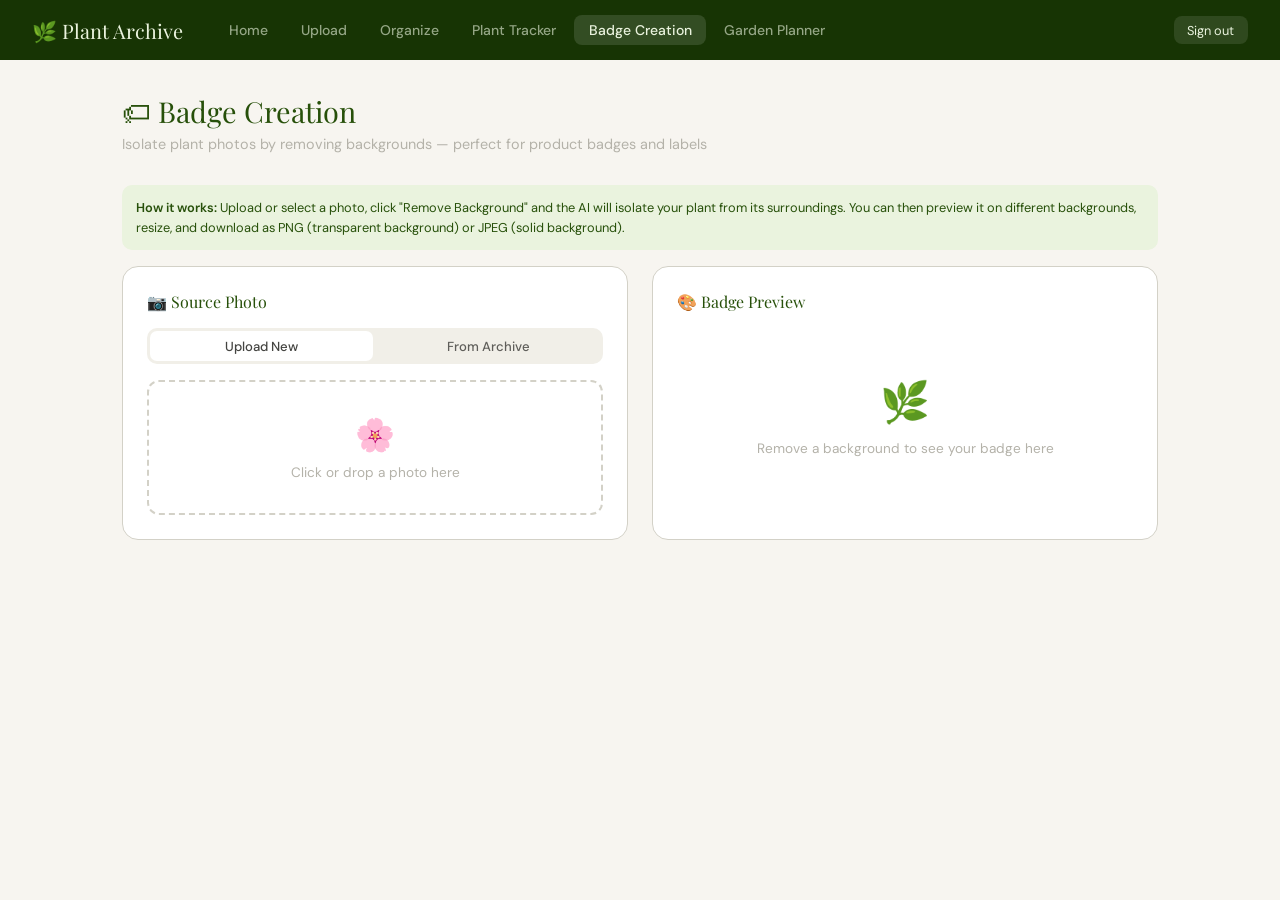
==== static/badges.html @ 688dd56f "Bug fixing - Bug fixing, began adding files for html refactoring" ====
<!DOCTYPE html>
<html lang="en">
<head>
  <meta charset="UTF-8"/>
  <meta name="viewport" content="width=device-width, initial-scale=1.0"/>
  <title>Plant Archive — Badge Creation</title>
  <link rel="preconnect" href="https://fonts.googleapis.com">
  <link href="https://fonts.googleapis.com/css2?family=Playfair+Display:wght@400;500&family=DM+Sans:wght@300;400;500&display=swap" rel="stylesheet">
<script>
  // Apply dark mode before render to prevent flash
  (function(){
    if(localStorage.getItem('site-dark-mode')==='dark'){
      document.documentElement.classList.add('dark-mode');
    }
  })();
</script>
</head>
<body>
<style>
  *,*::before,*::after{box-sizing:border-box;margin:0;padding:0}
  :root{
    --g50:#EAF3DE;--g100:#C0DD97;--g200:#97C459;--g600:#3B6D11;--g800:#27500A;--g900:#173404;
    --a50:#FAEEDA;--a400:#BA7517;
    --gray50:#F1EFE8;--gray100:#D3D1C7;--gray200:#B4B2A9;--gray600:#5F5E5A;--gray800:#444441;
  }
  body{font-family:'DM Sans',sans-serif;background:#f7f5f0;color:var(--gray800);min-height:100vh;}

  nav{background:var(--g900);display:flex;align-items:center;padding:0 2rem;height:60px;position:sticky;top:0;z-index:100;}
  nav .brand{font-family:'Playfair Display',serif;font-size:1.25rem;font-weight:400;color:var(--g50);margin-right:2rem;}
  nav .nav-links{display:flex;gap:.25rem;flex:1;}
  nav a{color:rgba(234,243,222,.6);text-decoration:none;font-size:.875rem;font-weight:500;padding:.4rem .9rem;border-radius:8px;transition:background .15s,color .15s;}
  nav a:hover,nav a.active{background:rgba(255,255,255,.12);color:var(--g50);}
  nav .user-area{display:flex;align-items:center;gap:.75rem;margin-left:auto;}
  nav .username{font-size:.8rem;color:rgba(234,243,222,.5);}
  nav .logout-btn{background:rgba(255,255,255,.1);border:none;color:var(--g50);padding:.35rem .85rem;border-radius:8px;font-family:inherit;font-size:.8rem;cursor:pointer;}

  #toast{position:fixed;bottom:2rem;right:2rem;padding:.7rem 1.2rem;border-radius:10px;font-size:.875rem;opacity:0;transform:translateY(10px);transition:opacity .25s,transform .25s;pointer-events:none;z-index:9999;max-width:340px;background:var(--g800);color:var(--g50);}
  #toast.show{opacity:1;transform:translateY(0);}
  #toast.toast-error{background:#A32D2D;}#toast.toast-warn{background:var(--a400);}#toast.toast-info{background:var(--g600);}
  #spinner-overlay{display:none;position:fixed;inset:0;background:rgba(23,52,4,.4);z-index:500;align-items:center;justify-content:center;}
  #spinner-overlay.show{display:flex;}
  .spinner-box{background:white;border-radius:16px;padding:2rem 2.5rem;text-align:center;font-family:'Playfair Display',serif;font-size:1rem;color:var(--g800);}
  .spinner{width:30px;height:30px;border:3px solid var(--g100);border-top-color:var(--g600);border-radius:50%;animation:spin .7s linear infinite;margin:0 auto .75rem;}
  @keyframes spin{to{transform:rotate(360deg)}}

  .page{max-width:1100px;margin:0 auto;padding:2rem;}
  .page-header{margin-bottom:2rem;}
  .page-header h1{font-family:'Playfair Display',serif;font-size:1.8rem;font-weight:400;color:var(--g800);}
  .page-header p{font-size:.9rem;color:var(--gray200);margin-top:.3rem;}

  .badge-layout{display:grid;grid-template-columns:1fr 1fr;gap:1.5rem;}

  .panel{background:white;border-radius:16px;border:1px solid var(--gray100);padding:1.5rem;}
  .panel-title{font-family:'Playfair Display',serif;font-size:1rem;font-weight:400;margin-bottom:1rem;color:var(--g800);}

  /* Upload zone */
  .upload-zone{border:2px dashed var(--gray100);border-radius:12px;padding:2rem;text-align:center;cursor:pointer;transition:border-color .2s,background .2s;}
  .upload-zone:hover,.upload-zone.dragover{border-color:var(--g600);background:var(--g50);}
  .upload-zone p{font-size:.85rem;color:var(--gray200);}
  .upload-zone .icon{font-size:2rem;margin-bottom:.5rem;}

  /* Source image */
  #source-wrap{display:none;position:relative;}
  #source-img{width:100%;border-radius:10px;display:block;}
  .img-overlay-btns{display:flex;gap:.5rem;margin-top:.75rem;flex-wrap:wrap;}

  /* Result area */
  #result-wrap{display:none;}
  .result-panels{display:grid;grid-template-columns:1fr 1fr;gap:.75rem;margin-bottom:1rem;}
  .result-panel{text-align:center;}
  .result-panel img{width:100%;border-radius:10px;border:1px solid var(--gray100);}
  .result-panel p{font-size:.72rem;color:var(--gray200);margin-top:.3rem;}

  /* Badge preview with backgrounds */
  .bg-options{display:flex;gap:.5rem;flex-wrap:wrap;margin-bottom:.75rem;}
  .bg-opt{width:36px;height:36px;border-radius:8px;cursor:pointer;border:2px solid transparent;transition:border-color .15s;}
  .bg-opt:hover,.bg-opt.active{border-color:var(--g600);}
  .badge-canvas-wrap{border-radius:12px;overflow:hidden;border:1px solid var(--gray100);margin-bottom:.75rem;background:repeating-conic-gradient(#f0f0f0 0% 25%,white 0% 50%) 0 0 / 16px 16px;}
  #badge-canvas{display:block;width:100%;max-height:300px;object-fit:contain;}

  .btn{padding:.5rem 1.1rem;border-radius:8px;font-family:inherit;font-size:.875rem;font-weight:500;cursor:pointer;border:none;transition:background .15s;}
  .btn-green{background:var(--g800);color:var(--g50);}
  .btn-green:hover{background:var(--g900);}
  .btn-ghost{background:var(--gray50);color:var(--gray600);border:1px solid var(--gray100);}

  /* Archive picker */
  .archive-grid{display:grid;grid-template-columns:repeat(auto-fill,minmax(80px,1fr));gap:.5rem;max-height:240px;overflow-y:auto;margin-top:.5rem;}
  .arch-thumb{width:100%;aspect-ratio:1;object-fit:cover;border-radius:8px;cursor:pointer;border:2px solid transparent;transition:border-color .15s;}
  .arch-thumb:hover,.arch-thumb.selected{border-color:var(--g600);}

  .tab-bar{display:flex;gap:.25rem;background:var(--gray50);border-radius:10px;padding:3px;margin-bottom:1rem;}
  .tab-btn{flex:1;padding:.4rem;text-align:center;border-radius:7px;font-size:.82rem;font-weight:500;cursor:pointer;color:var(--gray600);border:none;background:none;font-family:inherit;transition:background .15s;}
  .tab-btn.active{background:white;color:var(--gray800);}

  .info-box{background:var(--g50);border-radius:10px;padding:.85rem;font-size:.8rem;color:var(--g800);line-height:1.5;margin-bottom:1rem;}
  .info-box strong{font-weight:600;}

  @media(max-width:700px){.badge-layout{grid-template-columns:1fr;}.result-panels{grid-template-columns:1fr;}}

  /* Site-wide dark mode */
  html.dark-mode body:not(.garden-page){
    background:#1a1a1a !important;
    color:#ccc !important;
  }
  html.dark-mode nav { background:#0f2206 !important; }
  html.dark-mode .sidebar, html.dark-mode .main,
  html.dark-mode .panel, html.dark-mode aside {
    background:#2a2a2a !important;
    border-color:#3a3a3a !important;
    color:#ccc !important;
  }
  html.dark-mode .photo-card, html.dark-mode .modal,
  html.dark-mode .confirm-box, html.dark-mode #label-popup,
  html.dark-mode #variety-popup {
    background:#2a2a2a !important;
    border-color:#3a3a3a !important;
    color:#ccc !important;
  }
  html.dark-mode input, html.dark-mode select, html.dark-mode textarea {
    background:#1a1a1a !important;
    border-color:#3a3a3a !important;
    color:#ddd !important;
  }
  html.dark-mode .sb-item:hover, html.dark-mode .tree-row:hover,
  html.dark-mode .sub-row:hover, html.dark-mode .variety-row:hover {
    background:#333 !important;
  }
  html.dark-mode .sb-item.active, html.dark-mode .sub-row.active,
  html.dark-mode .variety-row.active {
    background:rgba(59,109,17,.3) !important;
  }
  html.dark-mode .org-box.season-box { background:linear-gradient(135deg,#0f2206,#173404) !important; }
  html.dark-mode .org-box.plant-box { background:linear-gradient(135deg,#1a3510,#2a5a1a) !important; }
  html.dark-mode .btn-ghost { background:#333 !important; color:#ccc !important; border-color:#444 !important; }
  html.dark-mode .sel-bar { background:#2a2a2a !important; border-color:#3a3a3a !important; }
  html.dark-mode .photo-card .p-date { color:#97C459 !important; }
  html.dark-mode .photo-card .p-label { color:#888 !important; }
  html.dark-mode .toolbar-count { color:#888 !important; }

</style>

<nav>
  <span class="brand">🌿 Plant Archive</span>
  <div class="nav-links">
    <a href="/">Home</a>
    <a href="/upload">Upload</a>
    <a href="/organize">Organize</a>
    <a href="/tracker">Plant Tracker</a>
    <a href="/badges" class="active">Badge Creation</a>
    <a href="/garden">Garden Planner</a>
  </div>
  <div class="user-area">
    <span class="username" id="nav-username"></span>
    <button class="logout-btn" onclick="doLogout()">Sign out</button>
  </div>
</nav>

<div class="page">
  <div class="page-header">
    <h1>🏷 Badge Creation</h1>
    <p>Isolate plant photos by removing backgrounds — perfect for product badges and labels</p>
  </div>

  <div class="info-box">
    <strong>How it works:</strong> Upload or select a photo, click "Remove Background" and the AI will isolate your plant from its surroundings. You can then preview it on different backgrounds, resize, and download as PNG (transparent background) or JPEG (solid background).
  </div>

  <div class="badge-layout">

    <!-- Left panel: source photo -->
    <div class="panel">
      <div class="panel-title">📷 Source Photo</div>

      <div class="tab-bar">
        <button class="tab-btn active" onclick="switchTab('upload',this)">Upload New</button>
        <button class="tab-btn" onclick="switchTab('archive',this)">From Archive</button>
      </div>

      <!-- Upload tab -->
      <div id="tab-upload">
        <div class="upload-zone" id="drop-zone" onclick="document.getElementById('file-input').click()">
          <div class="icon">🌸</div>
          <p>Click or drop a photo here</p>
          <input type="file" id="file-input" style="display:none" accept=".jpg,.jpeg,.png,.heic,.heif" onchange="handleFile(this.files[0])"/>
        </div>
      </div>

      <!-- Archive tab -->
      <div id="tab-archive" style="display:none;">
        <input type="text" id="arch-search" placeholder="Search labels..." style="width:100%;padding:.4rem .7rem;border:1px solid var(--gray100);border-radius:8px;font-family:inherit;font-size:.85rem;margin-bottom:.5rem;" oninput="filterArchive()"/>
        <div class="archive-grid" id="archive-grid"></div>
      </div>

      <!-- Preview + Draw tool -->
      <div id="source-wrap" style="margin-top:1rem;display:none;">
        <!-- Draw tool toolbar -->
        <div style="display:flex;gap:.4rem;align-items:center;margin-bottom:.5rem;flex-wrap:wrap;">
          <span style="font-size:.72rem;font-weight:600;color:var(--gray600);">Selection:</span>
          <button id="tool-rect" class="btn btn-ghost" style="font-size:.72rem;padding:.25rem .6rem;" onclick="setTool('rect')">⬜ Rectangle</button>
          <button id="tool-lasso" class="btn btn-ghost" style="font-size:.72rem;padding:.25rem .6rem;" onclick="setTool('lasso')">🪢 Lasso</button>
          <button class="btn btn-ghost" style="font-size:.72rem;padding:.25rem .6rem;" onclick="clearSelection()">✕ Clear</button>
          <span id="tool-hint" style="font-size:.68rem;color:var(--gray200);margin-left:.25rem;">Draw around your subject</span>
        </div>
        <!-- Canvas for draw tool -->
        <div style="position:relative;border-radius:10px;overflow:hidden;border:1px solid var(--gray100);cursor:crosshair;" id="canvas-wrap">
          <canvas id="source-canvas" style="display:block;width:100%;"></canvas>
          <canvas id="draw-canvas" style="position:absolute;inset:0;width:100%;pointer-events:all;"></canvas>
        </div>
        <div class="img-overlay-btns" style="margin-top:.6rem;">
          <button class="btn btn-green" onclick="removeBackground()" id="remove-bg-btn">✨ Remove Background</button>
          <button class="btn btn-ghost" onclick="clearSource()">✕ Clear</button>
        </div>
      </div>
    </div>

    <!-- Right panel: result -->
    <div class="panel">
      <div class="panel-title">🎨 Badge Preview</div>

      <div id="result-empty" style="text-align:center;padding:3rem 1rem;color:var(--gray200);">
        <div style="font-size:2.5rem;margin-bottom:.75rem;">🌿</div>
        <p style="font-size:.85rem;">Remove a background to see your badge here</p>
      </div>

      <div id="result-wrap">
        <!-- Background options -->
        <div style="font-size:.75rem;font-weight:500;color:var(--gray600);margin-bottom:.5rem;">Background</div>
        <div class="bg-options">
          <div class="bg-opt active" data-bg="transparent" style="background:repeating-conic-gradient(#ddd 0% 25%,white 0% 50%) 0 0/12px 12px;" onclick="setBg('transparent',this)" title="Transparent"></div>
          <div class="bg-opt" data-bg="#ffffff" style="background:#ffffff;border:1px solid #eee;" onclick="setBg('#ffffff',this)" title="White"></div>
          <div class="bg-opt" data-bg="#000000" style="background:#000000;" onclick="setBg('#000000',this)" title="Black"></div>
          <div class="bg-opt" data-bg="#EAF3DE" style="background:#EAF3DE;" onclick="setBg('#EAF3DE',this)" title="Light green"></div>
          <div class="bg-opt" data-bg="#27500A" style="background:#27500A;" onclick="setBg('#27500A',this)" title="Dark green"></div>
          <div class="bg-opt" data-bg="#FAEEDA" style="background:#FAEEDA;" onclick="setBg('#FAEEDA',this)" title="Cream"></div>
          <div class="bg-opt" data-bg="custom" style="background:linear-gradient(135deg,#f06,#90f,#06f);" onclick="document.getElementById('custom-color').click()" title="Custom color"></div>
          <input type="color" id="custom-color" style="display:none" onchange="setBg(this.value,null)"/>
        </div>

        <!-- Badge canvas -->
        <div class="badge-canvas-wrap" id="badge-canvas-wrap">
          <canvas id="badge-canvas"></canvas>
        </div>

        <!-- Download options -->
        <div style="display:flex;gap:.5rem;flex-wrap:wrap;">
          <button class="btn btn-green" onclick="downloadBadge('png')">⬇ Download PNG</button>
          <button class="btn btn-ghost" onclick="downloadBadge('jpg')">⬇ Download JPG</button>
          <button class="btn btn-ghost" onclick="saveToBadges()">💾 Save to Badges</button>
        </div>
      </div>
    </div>

  </div>
</div>

<div id="toast"></div>
<div id="spinner-overlay">
  <div class="spinner-box">
    <div class="spinner"></div>
    <span id="spinner-msg">Removing background...</span>
  </div>
</div>

<script>
  let sourceFile = null;
  let resultImageData = null;
  let currentBg = 'transparent';
  let allArchivePhotos = [];

  // Draw tool state
  let activeTool = 'rect';  // 'rect' or 'lasso'
  let isDrawing = false;
  let drawStart = {x:0, y:0};
  let lassoPoints = [];
  let selectionData = null;  // {type, coords} — bounding box or lasso path
  let sourceImage = null;    // HTMLImageElement of loaded photo

  async function init(){
    const res = await fetch('/api/me');
    if(res.status===401){ window.location.href='/'; return; }
    const user = await res.json();
    window._userId = user.id;
    document.getElementById('nav-username').textContent = user.username;
    loadArchive();
    setupDrawTool();
    setTool('rect');
  }

  // ── Tabs ──────────────────────────────────────────────────────────────────
  function switchTab(tab, btn){
    document.querySelectorAll('.tab-btn').forEach(b=>b.classList.remove('active'));
    btn.classList.add('active');
    document.getElementById('tab-upload').style.display = tab==='upload' ? 'block' : 'none';
    document.getElementById('tab-archive').style.display = tab==='archive' ? 'block' : 'none';
  }

  // ── Tool selection ────────────────────────────────────────────────────────
  function setTool(tool){
    activeTool = tool;
    document.getElementById('tool-rect').classList.toggle('active', tool==='rect');
    document.getElementById('tool-lasso').classList.toggle('active', tool==='lasso');
    document.getElementById('tool-hint').textContent =
      tool==='rect' ? 'Click and drag a rectangle around your subject'
                    : 'Click and drag to draw a freehand lasso';
    clearSelectionDraw();
  }

  // ── Draw tool setup ───────────────────────────────────────────────────────
  function setupDrawTool(){
    const dc = document.getElementById('draw-canvas');
    if(!dc) return;

    dc.addEventListener('mousedown', e => {
      if(!sourceImage) return;
      isDrawing = true;
      const pos = getCanvasPos(e, dc);
      drawStart = pos;
      lassoPoints = [pos];
      clearSelectionDraw();
    });

    dc.addEventListener('mousemove', e => {
      if(!isDrawing || !sourceImage) return;
      const pos = getCanvasPos(e, dc);
      const ctx = dc.getContext('2d');
      ctx.clearRect(0,0,dc.width,dc.height);

      if(activeTool === 'rect'){
        const x = Math.min(pos.x, drawStart.x);
        const y = Math.min(pos.y, drawStart.y);
        const w = Math.abs(pos.x - drawStart.x);
        const h = Math.abs(pos.y - drawStart.y);
        ctx.strokeStyle = '#3B6D11';
        ctx.lineWidth = 2;
        ctx.setLineDash([6,3]);
        ctx.strokeRect(x, y, w, h);
        ctx.fillStyle = 'rgba(59,109,17,.08)';
        ctx.fillRect(x, y, w, h);
      } else {
        // Lasso
        lassoPoints.push(pos);
        ctx.beginPath();
        ctx.moveTo(lassoPoints[0].x, lassoPoints[0].y);
        lassoPoints.forEach(p => ctx.lineTo(p.x, p.y));
        ctx.strokeStyle = '#3B6D11';
        ctx.lineWidth = 2;
        ctx.setLineDash([6,3]);
        ctx.stroke();
        ctx.fillStyle = 'rgba(59,109,17,.08)';
        ctx.fill();
      }
    });

    dc.addEventListener('mouseup', e => {
      if(!isDrawing) return;
      isDrawing = false;
      const pos = getCanvasPos(e, dc);

      if(activeTool === 'rect'){
        // Store bounding box in image coords
        const scaleX = sourceImage.naturalWidth / dc.width;
        const scaleY = sourceImage.naturalHeight / dc.height;
        const x = Math.round(Math.min(pos.x, drawStart.x) * scaleX);
        const y = Math.round(Math.min(pos.y, drawStart.y) * scaleY);
        const w = Math.round(Math.abs(pos.x - drawStart.x) * scaleX);
        const h = Math.round(Math.abs(pos.y - drawStart.y) * scaleY);
        if(w > 10 && h > 10){
          selectionData = {type:'rect', x, y, width:w, height:h};
          showToast('Selection set — click Remove Background', 'info');
        }
      } else {
        // Lasso — store scaled points
        if(lassoPoints.length > 5){
          const scaleX = sourceImage.naturalWidth / dc.width;
          const scaleY = sourceImage.naturalHeight / dc.height;
          const scaled = lassoPoints.map(p=>({
            x: Math.round(p.x * scaleX),
            y: Math.round(p.y * scaleY)
          }));
          selectionData = {type:'lasso', points: scaled};
          showToast('Lasso set — click Remove Background', 'info');
        }
      }
    });

    // Touch support
    dc.addEventListener('touchstart', e=>{ e.preventDefault(); dc.dispatchEvent(new MouseEvent('mousedown', getTouchPos(e))); }, {passive:false});
    dc.addEventListener('touchmove',  e=>{ e.preventDefault(); dc.dispatchEvent(new MouseEvent('mousemove', getTouchPos(e))); }, {passive:false});
    dc.addEventListener('touchend',   e=>{ e.preventDefault(); dc.dispatchEvent(new MouseEvent('mouseup',   getTouchPos(e))); }, {passive:false});
  }

  function getCanvasPos(e, canvas){
    const rect = canvas.getBoundingClientRect();
    const scaleX = canvas.width / rect.width;
    const scaleY = canvas.height / rect.height;
    return {
      x: (e.clientX - rect.left) * scaleX,
      y: (e.clientY - rect.top)  * scaleY
    };
  }

  function getTouchPos(e){
    const t = e.touches[0] || e.changedTouches[0];
    return {clientX: t.clientX, clientY: t.clientY};
  }

  function clearSelectionDraw(){
    selectionData = null;
    lassoPoints = [];
    const dc = document.getElementById('draw-canvas');
    if(dc) dc.getContext('2d').clearRect(0,0,dc.width,dc.height);
  }

  function clearSelection(){
    clearSelectionDraw();
    showToast('Selection cleared', 'info');
  }

  // ── Upload ────────────────────────────────────────────────────────────────
  const dz = document.getElementById('drop-zone');
  dz.addEventListener('dragover', e=>{ e.preventDefault(); dz.classList.add('dragover'); });
  dz.addEventListener('dragleave', ()=>dz.classList.remove('dragover'));
  dz.addEventListener('drop', e=>{ e.preventDefault(); dz.classList.remove('dragover'); handleFile(e.dataTransfer.files[0]); });

  function handleFile(file){
    if(!file) return;
    sourceFile = file;
    const reader = new FileReader();
    reader.onload = e => showSource(e.target.result);
    reader.readAsDataURL(file);
  }

  function showSource(src){
    const sc = document.getElementById('source-canvas');
    const dc = document.getElementById('draw-canvas');
    const img = new Image();
    img.onload = () => {
      sourceImage = img;
      // Set canvas dimensions to match image aspect
      sc.width  = img.naturalWidth;
      sc.height = img.naturalHeight;
      dc.width  = img.naturalWidth;
      dc.height = img.naturalHeight;
      sc.getContext('2d').drawImage(img, 0, 0);
      clearSelectionDraw();
    };
    img.src = src;
    document.getElementById('source-wrap').style.display = 'block';
  }

  function clearSource(){
    sourceFile = null;
    sourceImage = null;
    selectionData = null;
    document.getElementById('source-wrap').style.display = 'none';
    document.getElementById('result-empty').style.display = 'block';
    document.getElementById('result-wrap').style.display = 'none';
    resultImageData = null;
    document.querySelectorAll('.arch-thumb.selected').forEach(t=>t.classList.remove('selected'));
  }

  // ── Archive ───────────────────────────────────────────────────────────────
  async function loadArchive(){
    const data = await fetch('/api/photos/all?view=all').then(r=>r.json());
    allArchivePhotos = data.photos || [];
    renderArchive(allArchivePhotos);
  }

  let badgeArchOrg = 'all';

  function setBadgeArchOrg(org, btn){
    badgeArchOrg = org;
    document.querySelectorAll('#badge-arch-tabs button').forEach(b=>b.style.background='none');
    btn.style.background='white';
    filterArchive();
  }

  function renderArchive(photos){
    const SE = {spring:'🌸',summer:'☀️',fall:'🍂',winter:'❄️'};
    const grid = document.getElementById('archive-grid');

    const makeThumb = p => `<img class="arch-thumb" src="/thumbnails/user_${window._userId}/inbox/${p.stored_filename}"
      data-src="/uploads/user_${window._userId}/inbox/${p.stored_filename}"
      data-id="${p.id}" onclick="selectArchivePhoto(this)"
      onerror="this.style.display='none'" loading="lazy"
      title="${p.label||''}${p.variety?' · '+p.variety:''}">`;

    if(badgeArchOrg === 'label'){
      const groups = {};
      photos.forEach(p=>{ const k=p.label||'(unlabeled)'; if(!groups[k]) groups[k]=[]; groups[k].push(p); });
      grid.style.display = 'block';
      grid.innerHTML = Object.keys(groups).sort().map(label=>`
        <div style="margin-bottom:.6rem;">
          <div style="font-size:.65rem;font-weight:600;letter-spacing:.08em;text-transform:uppercase;color:var(--gray200);padding:.3rem 0 .2rem;">🌱 ${label} (${groups[label].length})</div>
          <div class="archive-grid" style="display:grid;max-height:none;">${groups[label].map(makeThumb).join('')}</div>
        </div>`).join('');
    } else if(badgeArchOrg === 'season'){
      const ORDER = ['spring','summer','fall','winter','(no season)'];
      const groups = {spring:[],summer:[],fall:[],winter:[],'(no season)':[]};
      photos.forEach(p=>{ const k=p.season||'(no season)'; if(!groups[k]) groups[k]=[]; groups[k].push(p); });
      grid.style.display = 'block';
      grid.innerHTML = ORDER.filter(s=>groups[s]&&groups[s].length).map(season=>`
        <div style="margin-bottom:.6rem;">
          <div style="font-size:.65rem;font-weight:600;letter-spacing:.08em;text-transform:uppercase;color:var(--gray200);padding:.3rem 0 .2rem;">${SE[season]||'📷'} ${season} (${groups[season].length})</div>
          <div class="archive-grid" style="display:grid;max-height:none;">${groups[season].map(makeThumb).join('')}</div>
        </div>`).join('');
    } else {
      grid.style.display = 'grid';
      grid.innerHTML = photos.map(makeThumb).join('');
    }
  }

  function filterArchive(){
    const q = document.getElementById('arch-search').value.toLowerCase();
    const filtered = allArchivePhotos.filter(p=>
      !q ||
      (p.label||'').toLowerCase().includes(q) ||
      (p.variety||'').toLowerCase().includes(q) ||
      (p.season||'').toLowerCase().includes(q)
    );
    renderArchive(filtered);
  }

  function selectArchivePhoto(el){
    document.querySelectorAll('.arch-thumb.selected').forEach(t=>t.classList.remove('selected'));
    el.classList.add('selected');
    showSource(el.dataset.src);
    sourceFile = null;
  }

  // ── Background removal ────────────────────────────────────────────────────
  async function removeBackground(){
    const sc = document.getElementById('source-canvas');
    if(!sourceImage){ showToast('Select a photo first','warn'); return; }

    document.getElementById('spinner-msg').textContent = 'Removing background...';
    document.getElementById('spinner-overlay').classList.add('show');

    try {
      let blob;

      if(selectionData){
        // Crop to selection first, then remove background
        const offscreen = document.createElement('canvas');
        const ctx = offscreen.getContext('2d');

        if(selectionData.type === 'rect'){
          offscreen.width  = selectionData.width;
          offscreen.height = selectionData.height;
          ctx.drawImage(sourceImage,
            selectionData.x, selectionData.y, selectionData.width, selectionData.height,
            0, 0, selectionData.width, selectionData.height
          );
        } else {
          // Lasso — get bounding box of path, mask outside
          const pts = selectionData.points;
          const minX = Math.min(...pts.map(p=>p.x));
          const minY = Math.min(...pts.map(p=>p.y));
          const maxX = Math.max(...pts.map(p=>p.x));
          const maxY = Math.max(...pts.map(p=>p.y));
          offscreen.width  = maxX - minX;
          offscreen.height = maxY - minY;
          // Clip to lasso path then draw image
          ctx.beginPath();
          pts.forEach((p,i) => i===0 ? ctx.moveTo(p.x-minX,p.y-minY) : ctx.lineTo(p.x-minX,p.y-minY));
          ctx.closePath();
          ctx.clip();
          ctx.drawImage(sourceImage, -minX, -minY);
        }

        blob = await new Promise(res => offscreen.toBlob(res, 'image/jpeg', 0.95));
      } else {
        // No selection — use full image
        if(sourceFile){
          blob = sourceFile;
        } else {
          const srcEl = document.getElementById('source-canvas');
          blob = await new Promise(res => srcEl.toBlob(res, 'image/jpeg', 0.95));
        }
      }

      const formData = new FormData();
      formData.append('file', blob, 'photo.jpg');

      const res = await fetch('/api/badges/remove-background', {
        method: 'POST',
        body: formData
      });

      if(!res.ok){
        const err = await res.json();
        throw new Error(err.error || 'Failed');
      }

      const resultBlob = await res.blob();
      resultImageData = URL.createObjectURL(resultBlob);

      document.getElementById('result-empty').style.display = 'none';
      document.getElementById('result-wrap').style.display = 'block';
      drawBadgeCanvas();
      showToast('Background removed!');
    } catch(e){
      showToast(e.message || 'Background removal failed', 'error');
    } finally {
      document.getElementById('spinner-overlay').classList.remove('show');
    }
  }

  // ── Canvas rendering ──────────────────────────────────────────────────────
  function drawBadgeCanvas(){
    if(!resultImageData) return;
    const canvas = document.getElementById('badge-canvas');
    const ctx = canvas.getContext('2d');
    const img = new Image();
    img.onload = () => {
      canvas.width  = img.width;
      canvas.height = img.height;
      if(currentBg !== 'transparent'){
        ctx.fillStyle = currentBg;
        ctx.fillRect(0, 0, canvas.width, canvas.height);
      } else {
        ctx.clearRect(0, 0, canvas.width, canvas.height);
      }
      ctx.drawImage(img, 0, 0);
      const wrap = document.getElementById('badge-canvas-wrap');
      wrap.style.background = currentBg === 'transparent'
        ? 'repeating-conic-gradient(#f0f0f0 0% 25%,white 0% 50%) 0 0 / 16px 16px'
        : currentBg;
    };
    img.src = resultImageData;
  }

  function setBg(bg, el){
    currentBg = bg;
    document.querySelectorAll('.bg-opt').forEach(b=>b.classList.remove('active'));
    if(el) el.classList.add('active');
    drawBadgeCanvas();
  }

  // ── Download ──────────────────────────────────────────────────────────────
  function downloadBadge(format){
    if(!resultImageData){ showToast('No badge to download','warn'); return; }
    const canvas = document.getElementById('badge-canvas');
    const mime = format==='png' ? 'image/png' : 'image/jpeg';
    canvas.toBlob(blob=>{
      const url = URL.createObjectURL(blob);
      const a = document.createElement('a');
      a.href = url; a.download = `badge.${format}`;
      document.body.appendChild(a); a.click();
      document.body.removeChild(a);
      URL.revokeObjectURL(url);
    }, mime, 0.95);
  }

  async function saveToBadges(){
    if(!resultImageData){ showToast('No badge to save','warn'); return; }
    const canvas = document.getElementById('badge-canvas');
    canvas.toBlob(async blob=>{
      const fd = new FormData();
      fd.append('file', blob, `badge_${Date.now()}.png`);
      const res = await fetch('/api/badges/save', { method:'POST', body:fd });
      const data = await res.json();
      if(data.success) showToast('Badge saved to your badges folder');
      else showToast('Save failed','error');
    }, 'image/png');
  }

  // ── Helpers ───────────────────────────────────────────────────────────────
  function showToast(msg,type='success'){
    const t=document.getElementById('toast');
    t.textContent=msg;t.className=`show toast-${type}`;
    clearTimeout(t._timer);t._timer=setTimeout(()=>t.className='',4000);
  }
  function doLogout(){ fetch('/api/logout',{method:'POST'}).then(()=>window.location.href='/'); }


  function toggleDarkMode(){
    const isDark = document.documentElement.classList.toggle('dark-mode');
    localStorage.setItem('site-dark-mode', isDark ? 'dark' : 'light');
    // Update toggle button text on any page
    const btn = document.getElementById('dark-mode-toggle');
    if(btn) btn.textContent = isDark ? '☀️' : '🌙';
  }
  // Init toggle button state
  (function(){
    const btn = document.getElementById('dark-mode-toggle');
    if(btn) btn.textContent = document.documentElement.classList.contains('dark-mode') ? '☀️' : '🌙';
  })();

  init();
</script>
</body>
</html>
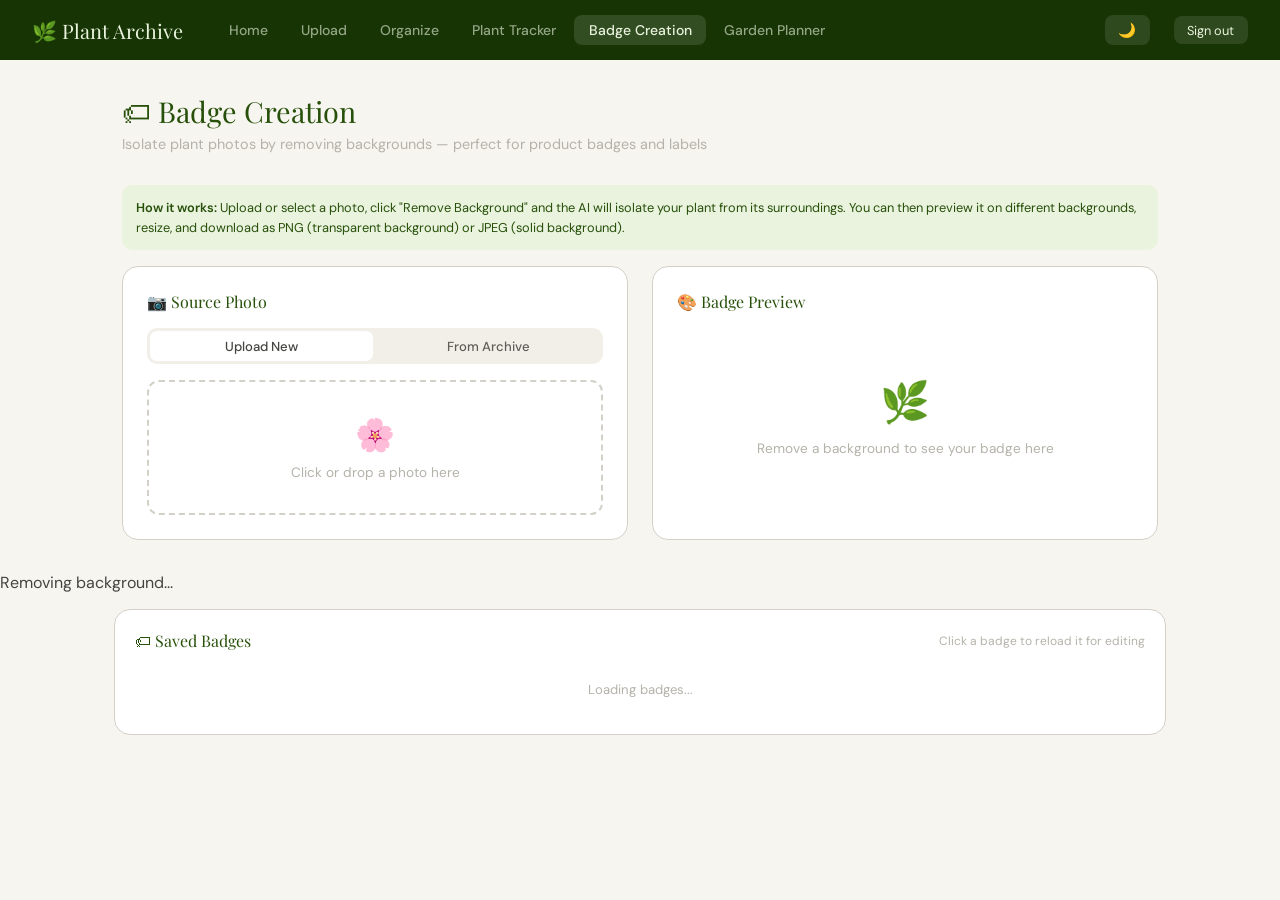
==== commit 0c21dda5: "Rewrote all .html files - Rewrote all .html files - Find refactor structure in AllHTMLrefactor 5-8.d" ====
--- a/static/badges.html
+++ b/static/badges.html
@@ -6,138 +6,10 @@
   <title>Plant Archive — Badge Creation</title>
   <link rel="preconnect" href="https://fonts.googleapis.com">
   <link href="https://fonts.googleapis.com/css2?family=Playfair+Display:wght@400;500&family=DM+Sans:wght@300;400;500&display=swap" rel="stylesheet">
-<script>
-  // Apply dark mode before render to prevent flash
-  (function(){
-    if(localStorage.getItem('site-dark-mode')==='dark'){
-      document.documentElement.classList.add('dark-mode');
-    }
-  })();
-</script>
+  <link rel="stylesheet" href="/static/css/base.css">
+  <link rel="stylesheet" href="/static/css/badges.css">
 </head>
 <body>
-<style>
-  *,*::before,*::after{box-sizing:border-box;margin:0;padding:0}
-  :root{
-    --g50:#EAF3DE;--g100:#C0DD97;--g200:#97C459;--g600:#3B6D11;--g800:#27500A;--g900:#173404;
-    --a50:#FAEEDA;--a400:#BA7517;
-    --gray50:#F1EFE8;--gray100:#D3D1C7;--gray200:#B4B2A9;--gray600:#5F5E5A;--gray800:#444441;
-  }
-  body{font-family:'DM Sans',sans-serif;background:#f7f5f0;color:var(--gray800);min-height:100vh;}
-
-  nav{background:var(--g900);display:flex;align-items:center;padding:0 2rem;height:60px;position:sticky;top:0;z-index:100;}
-  nav .brand{font-family:'Playfair Display',serif;font-size:1.25rem;font-weight:400;color:var(--g50);margin-right:2rem;}
-  nav .nav-links{display:flex;gap:.25rem;flex:1;}
-  nav a{color:rgba(234,243,222,.6);text-decoration:none;font-size:.875rem;font-weight:500;padding:.4rem .9rem;border-radius:8px;transition:background .15s,color .15s;}
-  nav a:hover,nav a.active{background:rgba(255,255,255,.12);color:var(--g50);}
-  nav .user-area{display:flex;align-items:center;gap:.75rem;margin-left:auto;}
-  nav .username{font-size:.8rem;color:rgba(234,243,222,.5);}
-  nav .logout-btn{background:rgba(255,255,255,.1);border:none;color:var(--g50);padding:.35rem .85rem;border-radius:8px;font-family:inherit;font-size:.8rem;cursor:pointer;}
-
-  #toast{position:fixed;bottom:2rem;right:2rem;padding:.7rem 1.2rem;border-radius:10px;font-size:.875rem;opacity:0;transform:translateY(10px);transition:opacity .25s,transform .25s;pointer-events:none;z-index:9999;max-width:340px;background:var(--g800);color:var(--g50);}
-  #toast.show{opacity:1;transform:translateY(0);}
-  #toast.toast-error{background:#A32D2D;}#toast.toast-warn{background:var(--a400);}#toast.toast-info{background:var(--g600);}
-  #spinner-overlay{display:none;position:fixed;inset:0;background:rgba(23,52,4,.4);z-index:500;align-items:center;justify-content:center;}
-  #spinner-overlay.show{display:flex;}
-  .spinner-box{background:white;border-radius:16px;padding:2rem 2.5rem;text-align:center;font-family:'Playfair Display',serif;font-size:1rem;color:var(--g800);}
-  .spinner{width:30px;height:30px;border:3px solid var(--g100);border-top-color:var(--g600);border-radius:50%;animation:spin .7s linear infinite;margin:0 auto .75rem;}
-  @keyframes spin{to{transform:rotate(360deg)}}
-
-  .page{max-width:1100px;margin:0 auto;padding:2rem;}
-  .page-header{margin-bottom:2rem;}
-  .page-header h1{font-family:'Playfair Display',serif;font-size:1.8rem;font-weight:400;color:var(--g800);}
-  .page-header p{font-size:.9rem;color:var(--gray200);margin-top:.3rem;}
-
-  .badge-layout{display:grid;grid-template-columns:1fr 1fr;gap:1.5rem;}
-
-  .panel{background:white;border-radius:16px;border:1px solid var(--gray100);padding:1.5rem;}
-  .panel-title{font-family:'Playfair Display',serif;font-size:1rem;font-weight:400;margin-bottom:1rem;color:var(--g800);}
-
-  /* Upload zone */
-  .upload-zone{border:2px dashed var(--gray100);border-radius:12px;padding:2rem;text-align:center;cursor:pointer;transition:border-color .2s,background .2s;}
-  .upload-zone:hover,.upload-zone.dragover{border-color:var(--g600);background:var(--g50);}
-  .upload-zone p{font-size:.85rem;color:var(--gray200);}
-  .upload-zone .icon{font-size:2rem;margin-bottom:.5rem;}
-
-  /* Source image */
-  #source-wrap{display:none;position:relative;}
-  #source-img{width:100%;border-radius:10px;display:block;}
-  .img-overlay-btns{display:flex;gap:.5rem;margin-top:.75rem;flex-wrap:wrap;}
-
-  /* Result area */
-  #result-wrap{display:none;}
-  .result-panels{display:grid;grid-template-columns:1fr 1fr;gap:.75rem;margin-bottom:1rem;}
-  .result-panel{text-align:center;}
-  .result-panel img{width:100%;border-radius:10px;border:1px solid var(--gray100);}
-  .result-panel p{font-size:.72rem;color:var(--gray200);margin-top:.3rem;}
-
-  /* Badge preview with backgrounds */
-  .bg-options{display:flex;gap:.5rem;flex-wrap:wrap;margin-bottom:.75rem;}
-  .bg-opt{width:36px;height:36px;border-radius:8px;cursor:pointer;border:2px solid transparent;transition:border-color .15s;}
-  .bg-opt:hover,.bg-opt.active{border-color:var(--g600);}
-  .badge-canvas-wrap{border-radius:12px;overflow:hidden;border:1px solid var(--gray100);margin-bottom:.75rem;background:repeating-conic-gradient(#f0f0f0 0% 25%,white 0% 50%) 0 0 / 16px 16px;}
-  #badge-canvas{display:block;width:100%;max-height:300px;object-fit:contain;}
-
-  .btn{padding:.5rem 1.1rem;border-radius:8px;font-family:inherit;font-size:.875rem;font-weight:500;cursor:pointer;border:none;transition:background .15s;}
-  .btn-green{background:var(--g800);color:var(--g50);}
-  .btn-green:hover{background:var(--g900);}
-  .btn-ghost{background:var(--gray50);color:var(--gray600);border:1px solid var(--gray100);}
-
-  /* Archive picker */
-  .archive-grid{display:grid;grid-template-columns:repeat(auto-fill,minmax(80px,1fr));gap:.5rem;max-height:240px;overflow-y:auto;margin-top:.5rem;}
-  .arch-thumb{width:100%;aspect-ratio:1;object-fit:cover;border-radius:8px;cursor:pointer;border:2px solid transparent;transition:border-color .15s;}
-  .arch-thumb:hover,.arch-thumb.selected{border-color:var(--g600);}
-
-  .tab-bar{display:flex;gap:.25rem;background:var(--gray50);border-radius:10px;padding:3px;margin-bottom:1rem;}
-  .tab-btn{flex:1;padding:.4rem;text-align:center;border-radius:7px;font-size:.82rem;font-weight:500;cursor:pointer;color:var(--gray600);border:none;background:none;font-family:inherit;transition:background .15s;}
-  .tab-btn.active{background:white;color:var(--gray800);}
-
-  .info-box{background:var(--g50);border-radius:10px;padding:.85rem;font-size:.8rem;color:var(--g800);line-height:1.5;margin-bottom:1rem;}
-  .info-box strong{font-weight:600;}
-
-  @media(max-width:700px){.badge-layout{grid-template-columns:1fr;}.result-panels{grid-template-columns:1fr;}}
-
-  /* Site-wide dark mode */
-  html.dark-mode body:not(.garden-page){
-    background:#1a1a1a !important;
-    color:#ccc !important;
-  }
-  html.dark-mode nav { background:#0f2206 !important; }
-  html.dark-mode .sidebar, html.dark-mode .main,
-  html.dark-mode .panel, html.dark-mode aside {
-    background:#2a2a2a !important;
-    border-color:#3a3a3a !important;
-    color:#ccc !important;
-  }
-  html.dark-mode .photo-card, html.dark-mode .modal,
-  html.dark-mode .confirm-box, html.dark-mode #label-popup,
-  html.dark-mode #variety-popup {
-    background:#2a2a2a !important;
-    border-color:#3a3a3a !important;
-    color:#ccc !important;
-  }
-  html.dark-mode input, html.dark-mode select, html.dark-mode textarea {
-    background:#1a1a1a !important;
-    border-color:#3a3a3a !important;
-    color:#ddd !important;
-  }
-  html.dark-mode .sb-item:hover, html.dark-mode .tree-row:hover,
-  html.dark-mode .sub-row:hover, html.dark-mode .variety-row:hover {
-    background:#333 !important;
-  }
-  html.dark-mode .sb-item.active, html.dark-mode .sub-row.active,
-  html.dark-mode .variety-row.active {
-    background:rgba(59,109,17,.3) !important;
-  }
-  html.dark-mode .org-box.season-box { background:linear-gradient(135deg,#0f2206,#173404) !important; }
-  html.dark-mode .org-box.plant-box { background:linear-gradient(135deg,#1a3510,#2a5a1a) !important; }
-  html.dark-mode .btn-ghost { background:#333 !important; color:#ccc !important; border-color:#444 !important; }
-  html.dark-mode .sel-bar { background:#2a2a2a !important; border-color:#3a3a3a !important; }
-  html.dark-mode .photo-card .p-date { color:#97C459 !important; }
-  html.dark-mode .photo-card .p-label { color:#888 !important; }
-  html.dark-mode .toolbar-count { color:#888 !important; }
-
-</style>
 
 <nav>
   <span class="brand">🌿 Plant Archive</span>
@@ -150,10 +22,12 @@
     <a href="/garden">Garden Planner</a>
   </div>
   <div class="user-area">
+    <button class="logout-btn" id="dark-mode-toggle" onclick="toggleDarkMode()" title="Toggle dark mode" style="font-size:.9rem;">🌙</button>
     <span class="username" id="nav-username"></span>
     <button class="logout-btn" onclick="doLogout()">Sign out</button>
   </div>
 </nav>
+
 
 <div class="page">
   <div class="page-header">
@@ -253,441 +127,29 @@
   </div>
 </div>
 
-<div id="toast"></div>
-<div id="spinner-overlay">
-  <div class="spinner-box">
-    <div class="spinner"></div>
     <span id="spinner-msg">Removing background...</span>
   </div>
 </div>
 
-<script>
-  let sourceFile = null;
-  let resultImageData = null;
-  let currentBg = 'transparent';
-  let allArchivePhotos = [];
+<!-- Saved badges panel -->
+<div style="max-width:1100px;margin:1rem auto 2rem;padding:0 1.5rem;">
+  <div style="background:white;border-radius:16px;border:1px solid var(--gray100);padding:1.25rem;">
+    <div style="display:flex;align-items:center;justify-content:space-between;margin-bottom:.85rem;">
+      <div style="font-family:'Playfair Display',serif;font-size:1rem;font-weight:400;color:var(--g800);">🏷 Saved Badges</div>
+      <span style="font-size:.75rem;color:var(--gray200);">Click a badge to reload it for editing</span>
+    </div>
+    <div id="saved-badges-grid" style="display:grid;grid-template-columns:repeat(auto-fill,minmax(100px,1fr));gap:.75rem;">
+      <div style="text-align:center;padding:1rem;color:var(--gray200);font-size:.82rem;grid-column:1/-1;">Loading badges...</div>
+    </div>
+  </div>
+</div>
 
-  // Draw tool state
-  let activeTool = 'rect';  // 'rect' or 'lasso'
-  let isDrawing = false;
-  let drawStart = {x:0, y:0};
-  let lassoPoints = [];
-  let selectionData = null;  // {type, coords} — bounding box or lasso path
-  let sourceImage = null;    // HTMLImageElement of loaded photo
+<div id="toast"></div>
+<div id="spinner-overlay"><div class="spinner-box"><div class="spinner"></div><span id="spinner-msg">Working...</span></div></div>
 
-  async function init(){
-    const res = await fetch('/api/me');
-    if(res.status===401){ window.location.href='/'; return; }
-    const user = await res.json();
-    window._userId = user.id;
-    document.getElementById('nav-username').textContent = user.username;
-    loadArchive();
-    setupDrawTool();
-    setTool('rect');
-  }
-
-  // ── Tabs ──────────────────────────────────────────────────────────────────
-  function switchTab(tab, btn){
-    document.querySelectorAll('.tab-btn').forEach(b=>b.classList.remove('active'));
-    btn.classList.add('active');
-    document.getElementById('tab-upload').style.display = tab==='upload' ? 'block' : 'none';
-    document.getElementById('tab-archive').style.display = tab==='archive' ? 'block' : 'none';
-  }
-
-  // ── Tool selection ────────────────────────────────────────────────────────
-  function setTool(tool){
-    activeTool = tool;
-    document.getElementById('tool-rect').classList.toggle('active', tool==='rect');
-    document.getElementById('tool-lasso').classList.toggle('active', tool==='lasso');
-    document.getElementById('tool-hint').textContent =
-      tool==='rect' ? 'Click and drag a rectangle around your subject'
-                    : 'Click and drag to draw a freehand lasso';
-    clearSelectionDraw();
-  }
-
-  // ── Draw tool setup ───────────────────────────────────────────────────────
-  function setupDrawTool(){
-    const dc = document.getElementById('draw-canvas');
-    if(!dc) return;
-
-    dc.addEventListener('mousedown', e => {
-      if(!sourceImage) return;
-      isDrawing = true;
-      const pos = getCanvasPos(e, dc);
-      drawStart = pos;
-      lassoPoints = [pos];
-      clearSelectionDraw();
-    });
-
-    dc.addEventListener('mousemove', e => {
-      if(!isDrawing || !sourceImage) return;
-      const pos = getCanvasPos(e, dc);
-      const ctx = dc.getContext('2d');
-      ctx.clearRect(0,0,dc.width,dc.height);
-
-      if(activeTool === 'rect'){
-        const x = Math.min(pos.x, drawStart.x);
-        const y = Math.min(pos.y, drawStart.y);
-        const w = Math.abs(pos.x - drawStart.x);
-        const h = Math.abs(pos.y - drawStart.y);
-        ctx.strokeStyle = '#3B6D11';
-        ctx.lineWidth = 2;
-        ctx.setLineDash([6,3]);
-        ctx.strokeRect(x, y, w, h);
-        ctx.fillStyle = 'rgba(59,109,17,.08)';
-        ctx.fillRect(x, y, w, h);
-      } else {
-        // Lasso
-        lassoPoints.push(pos);
-        ctx.beginPath();
-        ctx.moveTo(lassoPoints[0].x, lassoPoints[0].y);
-        lassoPoints.forEach(p => ctx.lineTo(p.x, p.y));
-        ctx.strokeStyle = '#3B6D11';
-        ctx.lineWidth = 2;
-        ctx.setLineDash([6,3]);
-        ctx.stroke();
-        ctx.fillStyle = 'rgba(59,109,17,.08)';
-        ctx.fill();
-      }
-    });
-
-    dc.addEventListener('mouseup', e => {
-      if(!isDrawing) return;
-      isDrawing = false;
-      const pos = getCanvasPos(e, dc);
-
-      if(activeTool === 'rect'){
-        // Store bounding box in image coords
-        const scaleX = sourceImage.naturalWidth / dc.width;
-        const scaleY = sourceImage.naturalHeight / dc.height;
-        const x = Math.round(Math.min(pos.x, drawStart.x) * scaleX);
-        const y = Math.round(Math.min(pos.y, drawStart.y) * scaleY);
-        const w = Math.round(Math.abs(pos.x - drawStart.x) * scaleX);
-        const h = Math.round(Math.abs(pos.y - drawStart.y) * scaleY);
-        if(w > 10 && h > 10){
-          selectionData = {type:'rect', x, y, width:w, height:h};
-          showToast('Selection set — click Remove Background', 'info');
-        }
-      } else {
-        // Lasso — store scaled points
-        if(lassoPoints.length > 5){
-          const scaleX = sourceImage.naturalWidth / dc.width;
-          const scaleY = sourceImage.naturalHeight / dc.height;
-          const scaled = lassoPoints.map(p=>({
-            x: Math.round(p.x * scaleX),
-            y: Math.round(p.y * scaleY)
-          }));
-          selectionData = {type:'lasso', points: scaled};
-          showToast('Lasso set — click Remove Background', 'info');
-        }
-      }
-    });
-
-    // Touch support
-    dc.addEventListener('touchstart', e=>{ e.preventDefault(); dc.dispatchEvent(new MouseEvent('mousedown', getTouchPos(e))); }, {passive:false});
-    dc.addEventListener('touchmove',  e=>{ e.preventDefault(); dc.dispatchEvent(new MouseEvent('mousemove', getTouchPos(e))); }, {passive:false});
-    dc.addEventListener('touchend',   e=>{ e.preventDefault(); dc.dispatchEvent(new MouseEvent('mouseup',   getTouchPos(e))); }, {passive:false});
-  }
-
-  function getCanvasPos(e, canvas){
-    const rect = canvas.getBoundingClientRect();
-    const scaleX = canvas.width / rect.width;
-    const scaleY = canvas.height / rect.height;
-    return {
-      x: (e.clientX - rect.left) * scaleX,
-      y: (e.clientY - rect.top)  * scaleY
-    };
-  }
-
-  function getTouchPos(e){
-    const t = e.touches[0] || e.changedTouches[0];
-    return {clientX: t.clientX, clientY: t.clientY};
-  }
-
-  function clearSelectionDraw(){
-    selectionData = null;
-    lassoPoints = [];
-    const dc = document.getElementById('draw-canvas');
-    if(dc) dc.getContext('2d').clearRect(0,0,dc.width,dc.height);
-  }
-
-  function clearSelection(){
-    clearSelectionDraw();
-    showToast('Selection cleared', 'info');
-  }
-
-  // ── Upload ────────────────────────────────────────────────────────────────
-  const dz = document.getElementById('drop-zone');
-  dz.addEventListener('dragover', e=>{ e.preventDefault(); dz.classList.add('dragover'); });
-  dz.addEventListener('dragleave', ()=>dz.classList.remove('dragover'));
-  dz.addEventListener('drop', e=>{ e.preventDefault(); dz.classList.remove('dragover'); handleFile(e.dataTransfer.files[0]); });
-
-  function handleFile(file){
-    if(!file) return;
-    sourceFile = file;
-    const reader = new FileReader();
-    reader.onload = e => showSource(e.target.result);
-    reader.readAsDataURL(file);
-  }
-
-  function showSource(src){
-    const sc = document.getElementById('source-canvas');
-    const dc = document.getElementById('draw-canvas');
-    const img = new Image();
-    img.onload = () => {
-      sourceImage = img;
-      // Set canvas dimensions to match image aspect
-      sc.width  = img.naturalWidth;
-      sc.height = img.naturalHeight;
-      dc.width  = img.naturalWidth;
-      dc.height = img.naturalHeight;
-      sc.getContext('2d').drawImage(img, 0, 0);
-      clearSelectionDraw();
-    };
-    img.src = src;
-    document.getElementById('source-wrap').style.display = 'block';
-  }
-
-  function clearSource(){
-    sourceFile = null;
-    sourceImage = null;
-    selectionData = null;
-    document.getElementById('source-wrap').style.display = 'none';
-    document.getElementById('result-empty').style.display = 'block';
-    document.getElementById('result-wrap').style.display = 'none';
-    resultImageData = null;
-    document.querySelectorAll('.arch-thumb.selected').forEach(t=>t.classList.remove('selected'));
-  }
-
-  // ── Archive ───────────────────────────────────────────────────────────────
-  async function loadArchive(){
-    const data = await fetch('/api/photos/all?view=all').then(r=>r.json());
-    allArchivePhotos = data.photos || [];
-    renderArchive(allArchivePhotos);
-  }
-
-  let badgeArchOrg = 'all';
-
-  function setBadgeArchOrg(org, btn){
-    badgeArchOrg = org;
-    document.querySelectorAll('#badge-arch-tabs button').forEach(b=>b.style.background='none');
-    btn.style.background='white';
-    filterArchive();
-  }
-
-  function renderArchive(photos){
-    const SE = {spring:'🌸',summer:'☀️',fall:'🍂',winter:'❄️'};
-    const grid = document.getElementById('archive-grid');
-
-    const makeThumb = p => `<img class="arch-thumb" src="/thumbnails/user_${window._userId}/inbox/${p.stored_filename}"
-      data-src="/uploads/user_${window._userId}/inbox/${p.stored_filename}"
-      data-id="${p.id}" onclick="selectArchivePhoto(this)"
-      onerror="this.style.display='none'" loading="lazy"
-      title="${p.label||''}${p.variety?' · '+p.variety:''}">`;
-
-    if(badgeArchOrg === 'label'){
-      const groups = {};
-      photos.forEach(p=>{ const k=p.label||'(unlabeled)'; if(!groups[k]) groups[k]=[]; groups[k].push(p); });
-      grid.style.display = 'block';
-      grid.innerHTML = Object.keys(groups).sort().map(label=>`
-        <div style="margin-bottom:.6rem;">
-          <div style="font-size:.65rem;font-weight:600;letter-spacing:.08em;text-transform:uppercase;color:var(--gray200);padding:.3rem 0 .2rem;">🌱 ${label} (${groups[label].length})</div>
-          <div class="archive-grid" style="display:grid;max-height:none;">${groups[label].map(makeThumb).join('')}</div>
-        </div>`).join('');
-    } else if(badgeArchOrg === 'season'){
-      const ORDER = ['spring','summer','fall','winter','(no season)'];
-      const groups = {spring:[],summer:[],fall:[],winter:[],'(no season)':[]};
-      photos.forEach(p=>{ const k=p.season||'(no season)'; if(!groups[k]) groups[k]=[]; groups[k].push(p); });
-      grid.style.display = 'block';
-      grid.innerHTML = ORDER.filter(s=>groups[s]&&groups[s].length).map(season=>`
-        <div style="margin-bottom:.6rem;">
-          <div style="font-size:.65rem;font-weight:600;letter-spacing:.08em;text-transform:uppercase;color:var(--gray200);padding:.3rem 0 .2rem;">${SE[season]||'📷'} ${season} (${groups[season].length})</div>
-          <div class="archive-grid" style="display:grid;max-height:none;">${groups[season].map(makeThumb).join('')}</div>
-        </div>`).join('');
-    } else {
-      grid.style.display = 'grid';
-      grid.innerHTML = photos.map(makeThumb).join('');
-    }
-  }
-
-  function filterArchive(){
-    const q = document.getElementById('arch-search').value.toLowerCase();
-    const filtered = allArchivePhotos.filter(p=>
-      !q ||
-      (p.label||'').toLowerCase().includes(q) ||
-      (p.variety||'').toLowerCase().includes(q) ||
-      (p.season||'').toLowerCase().includes(q)
-    );
-    renderArchive(filtered);
-  }
-
-  function selectArchivePhoto(el){
-    document.querySelectorAll('.arch-thumb.selected').forEach(t=>t.classList.remove('selected'));
-    el.classList.add('selected');
-    showSource(el.dataset.src);
-    sourceFile = null;
-  }
-
-  // ── Background removal ────────────────────────────────────────────────────
-  async function removeBackground(){
-    const sc = document.getElementById('source-canvas');
-    if(!sourceImage){ showToast('Select a photo first','warn'); return; }
-
-    document.getElementById('spinner-msg').textContent = 'Removing background...';
-    document.getElementById('spinner-overlay').classList.add('show');
-
-    try {
-      let blob;
-
-      if(selectionData){
-        // Crop to selection first, then remove background
-        const offscreen = document.createElement('canvas');
-        const ctx = offscreen.getContext('2d');
-
-        if(selectionData.type === 'rect'){
-          offscreen.width  = selectionData.width;
-          offscreen.height = selectionData.height;
-          ctx.drawImage(sourceImage,
-            selectionData.x, selectionData.y, selectionData.width, selectionData.height,
-            0, 0, selectionData.width, selectionData.height
-          );
-        } else {
-          // Lasso — get bounding box of path, mask outside
-          const pts = selectionData.points;
-          const minX = Math.min(...pts.map(p=>p.x));
-          const minY = Math.min(...pts.map(p=>p.y));
-          const maxX = Math.max(...pts.map(p=>p.x));
-          const maxY = Math.max(...pts.map(p=>p.y));
-          offscreen.width  = maxX - minX;
-          offscreen.height = maxY - minY;
-          // Clip to lasso path then draw image
-          ctx.beginPath();
-          pts.forEach((p,i) => i===0 ? ctx.moveTo(p.x-minX,p.y-minY) : ctx.lineTo(p.x-minX,p.y-minY));
-          ctx.closePath();
-          ctx.clip();
-          ctx.drawImage(sourceImage, -minX, -minY);
-        }
-
-        blob = await new Promise(res => offscreen.toBlob(res, 'image/jpeg', 0.95));
-      } else {
-        // No selection — use full image
-        if(sourceFile){
-          blob = sourceFile;
-        } else {
-          const srcEl = document.getElementById('source-canvas');
-          blob = await new Promise(res => srcEl.toBlob(res, 'image/jpeg', 0.95));
-        }
-      }
-
-      const formData = new FormData();
-      formData.append('file', blob, 'photo.jpg');
-
-      const res = await fetch('/api/badges/remove-background', {
-        method: 'POST',
-        body: formData
-      });
-
-      if(!res.ok){
-        const err = await res.json();
-        throw new Error(err.error || 'Failed');
-      }
-
-      const resultBlob = await res.blob();
-      resultImageData = URL.createObjectURL(resultBlob);
-
-      document.getElementById('result-empty').style.display = 'none';
-      document.getElementById('result-wrap').style.display = 'block';
-      drawBadgeCanvas();
-      showToast('Background removed!');
-    } catch(e){
-      showToast(e.message || 'Background removal failed', 'error');
-    } finally {
-      document.getElementById('spinner-overlay').classList.remove('show');
-    }
-  }
-
-  // ── Canvas rendering ──────────────────────────────────────────────────────
-  function drawBadgeCanvas(){
-    if(!resultImageData) return;
-    const canvas = document.getElementById('badge-canvas');
-    const ctx = canvas.getContext('2d');
-    const img = new Image();
-    img.onload = () => {
-      canvas.width  = img.width;
-      canvas.height = img.height;
-      if(currentBg !== 'transparent'){
-        ctx.fillStyle = currentBg;
-        ctx.fillRect(0, 0, canvas.width, canvas.height);
-      } else {
-        ctx.clearRect(0, 0, canvas.width, canvas.height);
-      }
-      ctx.drawImage(img, 0, 0);
-      const wrap = document.getElementById('badge-canvas-wrap');
-      wrap.style.background = currentBg === 'transparent'
-        ? 'repeating-conic-gradient(#f0f0f0 0% 25%,white 0% 50%) 0 0 / 16px 16px'
-        : currentBg;
-    };
-    img.src = resultImageData;
-  }
-
-  function setBg(bg, el){
-    currentBg = bg;
-    document.querySelectorAll('.bg-opt').forEach(b=>b.classList.remove('active'));
-    if(el) el.classList.add('active');
-    drawBadgeCanvas();
-  }
-
-  // ── Download ──────────────────────────────────────────────────────────────
-  function downloadBadge(format){
-    if(!resultImageData){ showToast('No badge to download','warn'); return; }
-    const canvas = document.getElementById('badge-canvas');
-    const mime = format==='png' ? 'image/png' : 'image/jpeg';
-    canvas.toBlob(blob=>{
-      const url = URL.createObjectURL(blob);
-      const a = document.createElement('a');
-      a.href = url; a.download = `badge.${format}`;
-      document.body.appendChild(a); a.click();
-      document.body.removeChild(a);
-      URL.revokeObjectURL(url);
-    }, mime, 0.95);
-  }
-
-  async function saveToBadges(){
-    if(!resultImageData){ showToast('No badge to save','warn'); return; }
-    const canvas = document.getElementById('badge-canvas');
-    canvas.toBlob(async blob=>{
-      const fd = new FormData();
-      fd.append('file', blob, `badge_${Date.now()}.png`);
-      const res = await fetch('/api/badges/save', { method:'POST', body:fd });
-      const data = await res.json();
-      if(data.success) showToast('Badge saved to your badges folder');
-      else showToast('Save failed','error');
-    }, 'image/png');
-  }
-
-  // ── Helpers ───────────────────────────────────────────────────────────────
-  function showToast(msg,type='success'){
-    const t=document.getElementById('toast');
-    t.textContent=msg;t.className=`show toast-${type}`;
-    clearTimeout(t._timer);t._timer=setTimeout(()=>t.className='',4000);
-  }
-  function doLogout(){ fetch('/api/logout',{method:'POST'}).then(()=>window.location.href='/'); }
-
-
-  function toggleDarkMode(){
-    const isDark = document.documentElement.classList.toggle('dark-mode');
-    localStorage.setItem('site-dark-mode', isDark ? 'dark' : 'light');
-    // Update toggle button text on any page
-    const btn = document.getElementById('dark-mode-toggle');
-    if(btn) btn.textContent = isDark ? '☀️' : '🌙';
-  }
-  // Init toggle button state
-  (function(){
-    const btn = document.getElementById('dark-mode-toggle');
-    if(btn) btn.textContent = document.documentElement.classList.contains('dark-mode') ? '☀️' : '🌙';
-  })();
-
-  init();
-</script>
+<script src="/static/js/shared.js"></script>
+<script src="/static/js/shared.js"></script>
+<script src="/static/js/badges.js"></script>
+<script>initDarkModeToggle(); init();</script>
 </body>
 </html>
--- a/static/css/base.css
+++ b/static/css/base.css
@@ -0,0 +1,197 @@
+/**
+ * base.css — Shared styles for all Plant Archive pages.
+ */
+
+*, *::before, *::after { box-sizing: border-box; margin: 0; padding: 0; }
+
+:root {
+  --g50: #EAF3DE; --g100: #C0DD97; --g200: #97C459;
+  --g600: #3B6D11; --g800: #27500A; --g900: #173404;
+  --a50: #FAEEDA; --a400: #BA7517;
+  --gray50: #F1EFE8; --gray100: #D3D1C7; --gray200: #B4B2A9;
+  --gray600: #5F5E5A; --gray800: #444441;
+}
+
+body {
+  font-family: 'DM Sans', sans-serif;
+  background: #f7f5f0;
+  color: var(--gray800);
+  min-height: 100vh;
+  transition: background .2s, color .2s;
+}
+
+/* ── Dark mode ─────────────────────────────────────────────────────────── */
+html.dark-mode body {
+  background: #1a1a1a !important;
+  color: #ccc !important;
+}
+html.dark-mode nav { background: #0f2206 !important; }
+html.dark-mode .sidebar,
+html.dark-mode aside { background: #2a2a2a !important; border-color: #3a3a3a !important; }
+html.dark-mode .main { background: #1a1a1a !important; }
+html.dark-mode .photo-card,
+html.dark-mode .confirm-box,
+html.dark-mode #label-popup,
+html.dark-mode #variety-popup { background: #2a2a2a !important; border-color: #3a3a3a !important; color: #ccc !important; }
+html.dark-mode input,
+html.dark-mode select,
+html.dark-mode textarea { background: #1a1a1a !important; border-color: #3a3a3a !important; color: #ddd !important; }
+html.dark-mode .sb-item:hover,
+html.dark-mode .tree-row:hover,
+html.dark-mode .sub-row:hover,
+html.dark-mode .variety-row:hover { background: #333 !important; }
+html.dark-mode .sb-item.active,
+html.dark-mode .sub-row.active,
+html.dark-mode .variety-row.active { background: rgba(59,109,17,.3) !important; }
+html.dark-mode .btn-ghost { background: #333 !important; color: #ccc !important; border-color: #444 !important; }
+html.dark-mode .sel-bar { background: #2a2a2a !important; border-color: #3a3a3a !important; }
+html.dark-mode .photo-card .p-date { color: #97C459 !important; }
+html.dark-mode .photo-card .p-label { color: #888 !important; }
+html.dark-mode .toolbar-count { color: #888 !important; }
+html.dark-mode .org-box.season-box { background: linear-gradient(135deg,#0f2206,#173404) !important; }
+html.dark-mode .org-box.plant-box { background: linear-gradient(135deg,#1a3510,#2a5a1a) !important; }
+html.dark-mode .panel,
+html.dark-mode .modal-overlay .modal { background: #2a2a2a !important; border-color: #3a3a3a !important; color: #ccc !important; }
+
+/* ── Nav ────────────────────────────────────────────────────────────────── */
+nav {
+  background: var(--g900);
+  display: flex;
+  align-items: center;
+  padding: 0 2rem;
+  height: 60px;
+  position: sticky;
+  top: 0;
+  z-index: 100;
+}
+nav .brand {
+  font-family: 'Playfair Display', serif;
+  font-size: 1.25rem;
+  font-weight: 400;
+  color: var(--g50);
+  margin-right: 2rem;
+  white-space: nowrap;
+}
+nav .nav-links { display: flex; gap: .25rem; flex: 1; overflow: hidden; }
+nav a {
+  color: rgba(234,243,222,.6);
+  text-decoration: none;
+  font-size: .875rem;
+  font-weight: 500;
+  padding: .4rem .9rem;
+  border-radius: 8px;
+  white-space: nowrap;
+  transition: background .15s, color .15s;
+}
+nav a:hover, nav a.active { background: rgba(255,255,255,.12); color: var(--g50); }
+nav .user-area { display: flex; align-items: center; gap: .75rem; margin-left: auto; flex-shrink: 0; }
+nav .username { font-size: .8rem; color: rgba(234,243,222,.5); }
+nav .logout-btn {
+  background: rgba(255,255,255,.1);
+  border: none;
+  color: var(--g50);
+  padding: .35rem .85rem;
+  border-radius: 8px;
+  font-family: inherit;
+  font-size: .8rem;
+  cursor: pointer;
+}
+nav .logout-btn:hover { background: rgba(255,255,255,.18); }
+
+/* ── Toast ──────────────────────────────────────────────────────────────── */
+#toast {
+  position: fixed;
+  bottom: 2rem;
+  right: 2rem;
+  padding: .7rem 1.2rem;
+  border-radius: 10px;
+  font-size: .875rem;
+  opacity: 0;
+  transform: translateY(10px);
+  transition: opacity .25s, transform .25s;
+  pointer-events: none;
+  z-index: 9999;
+  max-width: 340px;
+  background: var(--g800);
+  color: var(--g50);
+}
+#toast.show { opacity: 1; transform: translateY(0); }
+#toast.toast-error { background: #A32D2D; }
+#toast.toast-warn { background: var(--a400); }
+#toast.toast-info { background: var(--g600); }
+
+/* ── Spinner ────────────────────────────────────────────────────────────── */
+#spinner-overlay {
+  display: none;
+  position: fixed;
+  inset: 0;
+  background: rgba(23,52,4,.3);
+  z-index: 500;
+  align-items: center;
+  justify-content: center;
+}
+#spinner-overlay.show { display: flex; }
+.spinner-box {
+  background: white;
+  border-radius: 16px;
+  padding: 2rem 2.5rem;
+  text-align: center;
+  font-family: 'Playfair Display', serif;
+  font-size: 1rem;
+  color: var(--g800);
+}
+.spinner {
+  width: 30px;
+  height: 30px;
+  border: 3px solid var(--g100);
+  border-top-color: var(--g600);
+  border-radius: 50%;
+  animation: spin .7s linear infinite;
+  margin: 0 auto .75rem;
+}
+@keyframes spin { to { transform: rotate(360deg); } }
+
+/* ── Shared buttons ─────────────────────────────────────────────────────── */
+.btn {
+  padding: .45rem 1rem;
+  border-radius: 8px;
+  font-family: inherit;
+  font-size: .85rem;
+  font-weight: 500;
+  cursor: pointer;
+  border: none;
+  transition: background .15s;
+}
+.btn-ghost { background: var(--gray50); color: var(--gray600); border: 1px solid var(--gray100); }
+.btn-ghost:hover { background: var(--gray100); }
+.btn-green { background: var(--g800); color: var(--g50); }
+.btn-green:hover { background: var(--g900); }
+.btn-red { background: #A32D2D; color: white; }
+.btn-red:hover { background: #7A1A1A; }
+
+/* ── Confirm dialog ─────────────────────────────────────────────────────── */
+#confirm-dialog {
+  display: none;
+  position: fixed;
+  inset: 0;
+  background: rgba(0,0,0,.4);
+  z-index: 3000;
+  align-items: center;
+  justify-content: center;
+}
+#confirm-dialog.show { display: flex; }
+.confirm-box {
+  background: white;
+  border-radius: 16px;
+  padding: 1.75rem 2rem;
+  max-width: 380px;
+  width: 90%;
+}
+.confirm-box h3 {
+  font-family: 'Playfair Display', serif;
+  font-size: 1.1rem;
+  font-weight: 400;
+  margin-bottom: .5rem;
+}
+.confirm-box p { font-size: .85rem; color: var(--gray600); margin-bottom: 1.25rem; line-height: 1.5; }
+.confirm-actions { display: flex; gap: .6rem; justify-content: flex-end; }
--- a/static/css/badges.css
+++ b/static/css/badges.css
@@ -0,0 +1,81 @@
+/* badges.css — Badge Creation page */
+
+*,*::before,*::after{box-sizing:border-box;margin:0;padding:0}
+  :root{
+    --g50:#EAF3DE;--g100:#C0DD97;--g200:#97C459;--g600:#3B6D11;--g800:#27500A;--g900:#173404;
+    --a50:#FAEEDA;--a400:#BA7517;
+    --gray50:#F1EFE8;--gray100:#D3D1C7;--gray200:#B4B2A9;--gray600:#5F5E5A;--gray800:#444441;
+  }
+  body{font-family:'DM Sans',sans-serif;background:#f7f5f0;color:var(--gray800);min-height:100vh;}
+
+  nav{background:var(--g900);display:flex;align-items:center;padding:0 2rem;height:60px;position:sticky;top:0;z-index:100;}
+  nav .brand{font-family:'Playfair Display',serif;font-size:1.25rem;font-weight:400;color:var(--g50);margin-right:2rem;}
+  nav .nav-links{display:flex;gap:.25rem;flex:1;}
+  nav a{color:rgba(234,243,222,.6);text-decoration:none;font-size:.875rem;font-weight:500;padding:.4rem .9rem;border-radius:8px;transition:background .15s,color .15s;}
+  nav a:hover,nav a.active{background:rgba(255,255,255,.12);color:var(--g50);}
+  nav .user-area{display:flex;align-items:center;gap:.75rem;margin-left:auto;}
+  nav .username{font-size:.8rem;color:rgba(234,243,222,.5);}
+  nav .logout-btn{background:rgba(255,255,255,.1);border:none;color:var(--g50);padding:.35rem .85rem;border-radius:8px;font-family:inherit;font-size:.8rem;cursor:pointer;}
+
+  #toast{position:fixed;bottom:2rem;right:2rem;padding:.7rem 1.2rem;border-radius:10px;font-size:.875rem;opacity:0;transform:translateY(10px);transition:opacity .25s,transform .25s;pointer-events:none;z-index:9999;max-width:340px;background:var(--g800);color:var(--g50);}
+  #toast.show{opacity:1;transform:translateY(0);}
+  #toast.toast-error{background:#A32D2D;}#toast.toast-warn{background:var(--a400);}#toast.toast-info{background:var(--g600);}
+  #spinner-overlay{display:none;position:fixed;inset:0;background:rgba(23,52,4,.4);z-index:500;align-items:center;justify-content:center;}
+  #spinner-overlay.show{display:flex;}
+  .spinner-box{background:white;border-radius:16px;padding:2rem 2.5rem;text-align:center;font-family:'Playfair Display',serif;font-size:1rem;color:var(--g800);}
+  .spinner{width:30px;height:30px;border:3px solid var(--g100);border-top-color:var(--g600);border-radius:50%;animation:spin .7s linear infinite;margin:0 auto .75rem;}
+  @keyframes spin{to{transform:rotate(360deg)}}
+
+  .page{max-width:1100px;margin:0 auto;padding:2rem;}
+  .page-header{margin-bottom:2rem;}
+  .page-header h1{font-family:'Playfair Display',serif;font-size:1.8rem;font-weight:400;color:var(--g800);}
+  .page-header p{font-size:.9rem;color:var(--gray200);margin-top:.3rem;}
+
+  .badge-layout{display:grid;grid-template-columns:1fr 1fr;gap:1.5rem;}
+
+  .panel{background:white;border-radius:16px;border:1px solid var(--gray100);padding:1.5rem;}
+  .panel-title{font-family:'Playfair Display',serif;font-size:1rem;font-weight:400;margin-bottom:1rem;color:var(--g800);}
+
+  /* Upload zone */
+  .upload-zone{border:2px dashed var(--gray100);border-radius:12px;padding:2rem;text-align:center;cursor:pointer;transition:border-color .2s,background .2s;}
+  .upload-zone:hover,.upload-zone.dragover{border-color:var(--g600);background:var(--g50);}
+  .upload-zone p{font-size:.85rem;color:var(--gray200);}
+  .upload-zone .icon{font-size:2rem;margin-bottom:.5rem;}
+
+  /* Source image */
+  #source-wrap{display:none;position:relative;}
+  #source-img{width:100%;border-radius:10px;display:block;}
+  .img-overlay-btns{display:flex;gap:.5rem;margin-top:.75rem;flex-wrap:wrap;}
+
+  /* Result area */
+  #result-wrap{display:none;}
+  .result-panels{display:grid;grid-template-columns:1fr 1fr;gap:.75rem;margin-bottom:1rem;}
+  .result-panel{text-align:center;}
+  .result-panel img{width:100%;border-radius:10px;border:1px solid var(--gray100);}
+  .result-panel p{font-size:.72rem;color:var(--gray200);margin-top:.3rem;}
+
+  /* Badge preview with backgrounds */
+  .bg-options{display:flex;gap:.5rem;flex-wrap:wrap;margin-bottom:.75rem;}
+  .bg-opt{width:36px;height:36px;border-radius:8px;cursor:pointer;border:2px solid transparent;transition:border-color .15s;}
+  .bg-opt:hover,.bg-opt.active{border-color:var(--g600);}
+  .badge-canvas-wrap{border-radius:12px;overflow:hidden;border:1px solid var(--gray100);margin-bottom:.75rem;background:repeating-conic-gradient(#f0f0f0 0% 25%,white 0% 50%) 0 0 / 16px 16px;}
+  #badge-canvas{display:block;width:100%;max-height:300px;object-fit:contain;}
+
+  .btn{padding:.5rem 1.1rem;border-radius:8px;font-family:inherit;font-size:.875rem;font-weight:500;cursor:pointer;border:none;transition:background .15s;}
+  .btn-green{background:var(--g800);color:var(--g50);}
+  .btn-green:hover{background:var(--g900);}
+  .btn-ghost{background:var(--gray50);color:var(--gray600);border:1px solid var(--gray100);}
+
+  /* Archive picker */
+  .archive-grid{display:grid;grid-template-columns:repeat(auto-fill,minmax(80px,1fr));gap:.5rem;max-height:240px;overflow-y:auto;margin-top:.5rem;}
+  .arch-thumb{width:100%;aspect-ratio:1;object-fit:cover;border-radius:8px;cursor:pointer;border:2px solid transparent;transition:border-color .15s;}
+  .arch-thumb:hover,.arch-thumb.selected{border-color:var(--g600);}
+
+  .tab-bar{display:flex;gap:.25rem;background:var(--gray50);border-radius:10px;padding:3px;margin-bottom:1rem;}
+  .tab-btn{flex:1;padding:.4rem;text-align:center;border-radius:7px;font-size:.82rem;font-weight:500;cursor:pointer;color:var(--gray600);border:none;background:none;font-family:inherit;transition:background .15s;}
+  .tab-btn.active{background:white;color:var(--gray800);}
+
+  .info-box{background:var(--g50);border-radius:10px;padding:.85rem;font-size:.8rem;color:var(--g800);line-height:1.5;margin-bottom:1rem;}
+  .info-box strong{font-weight:600;}
+
+  @media(max-width:700px){.badge-layout{grid-template-columns:1fr;}.result-panels{grid-template-columns:1fr;}}
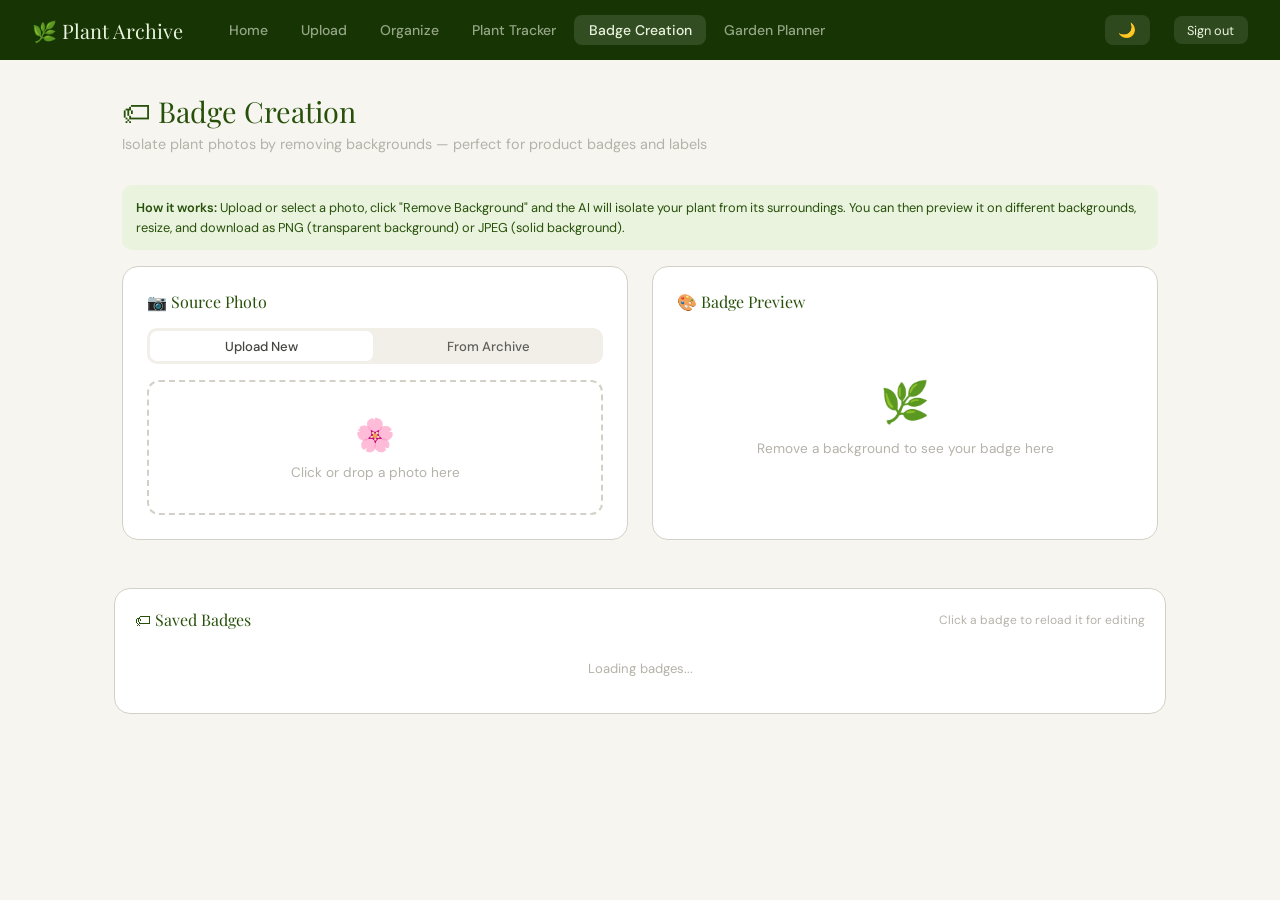
==== commit 11f260d7: "Minor fix Minor fix" ====
--- a/static/badges.html
+++ b/static/badges.html
@@ -126,8 +126,6 @@
 
   </div>
 </div>
-
-    <span id="spinner-msg">Removing background...</span>
   </div>
 </div>
 
